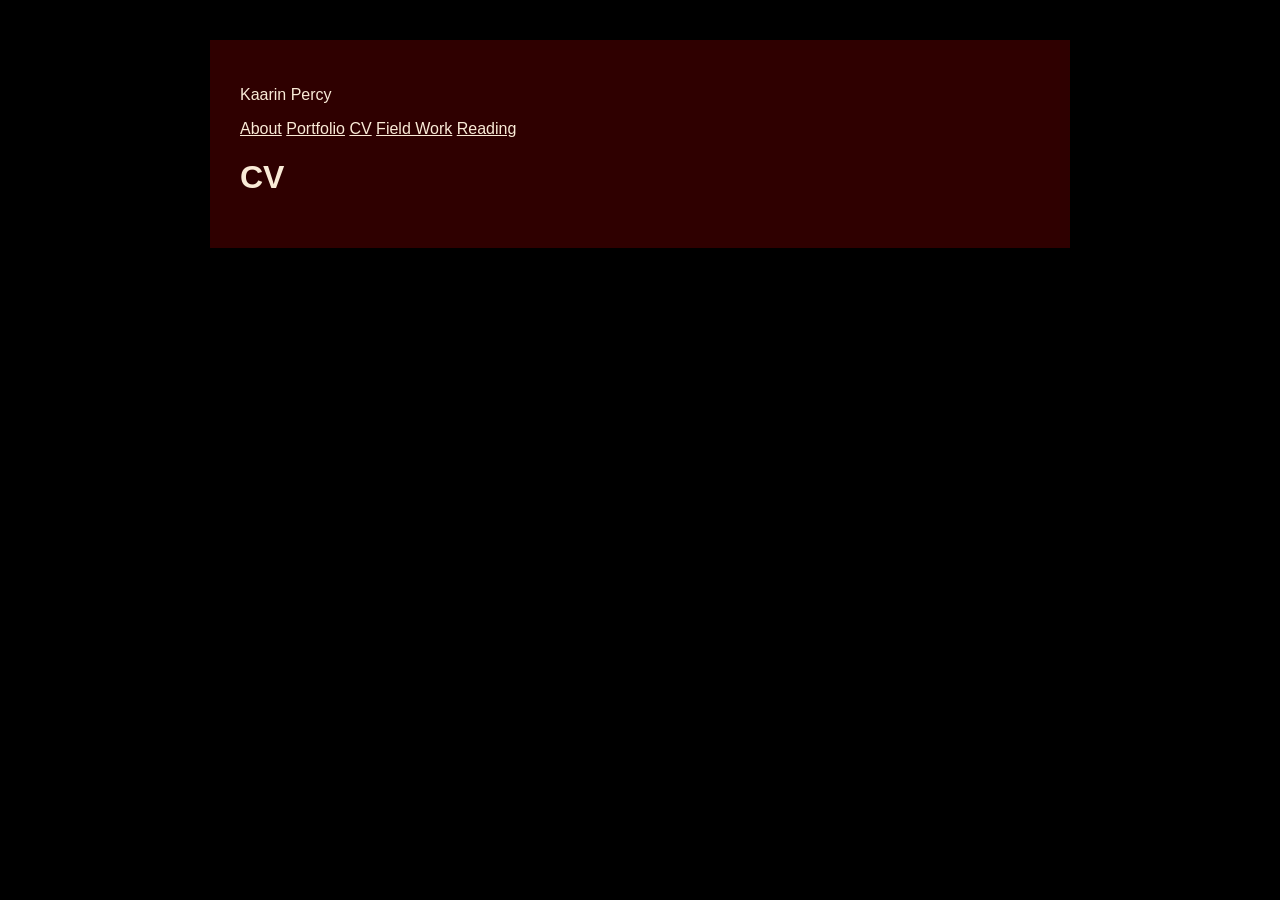
==== cv.html @ 97466532 "adds files for links at top of page." ====
<!DOCTYPE html>
<html lang="en">
<head>
    <meta charset="UTF-8">
    <meta name="viewport" content="width=device-width, initial-scale=1.0">
    <title>CV Kaarin Percy</title>
    <link rel="stylesheet" href="style.css">
</head>
<body>
    <header>
        <p>Kaarin Percy</p>
        <nav>
            <a href="about.html">About</a>
            <a href="portfolio.html">Portfolio</a>
            <a href="cv.html">CV</a>
            <a href="fieldwork.html">Field Work</a>
            <a href="reading.html">Reading</a>
        </nav>
    </header>
    <main>
        <h1>CV</h1>
    </main>

</body>
</html>
---- style.css ----
* {
    color: antiqueWhite;
    font-family: 'OpenDyslexic', sans-serif;
}
html {
    background-color: black;
}
body {
    max-width: 800px;
    margin: 40px auto;
    background-color: rgba(57, 1, 1, 0.834);
    padding: 30px;
}
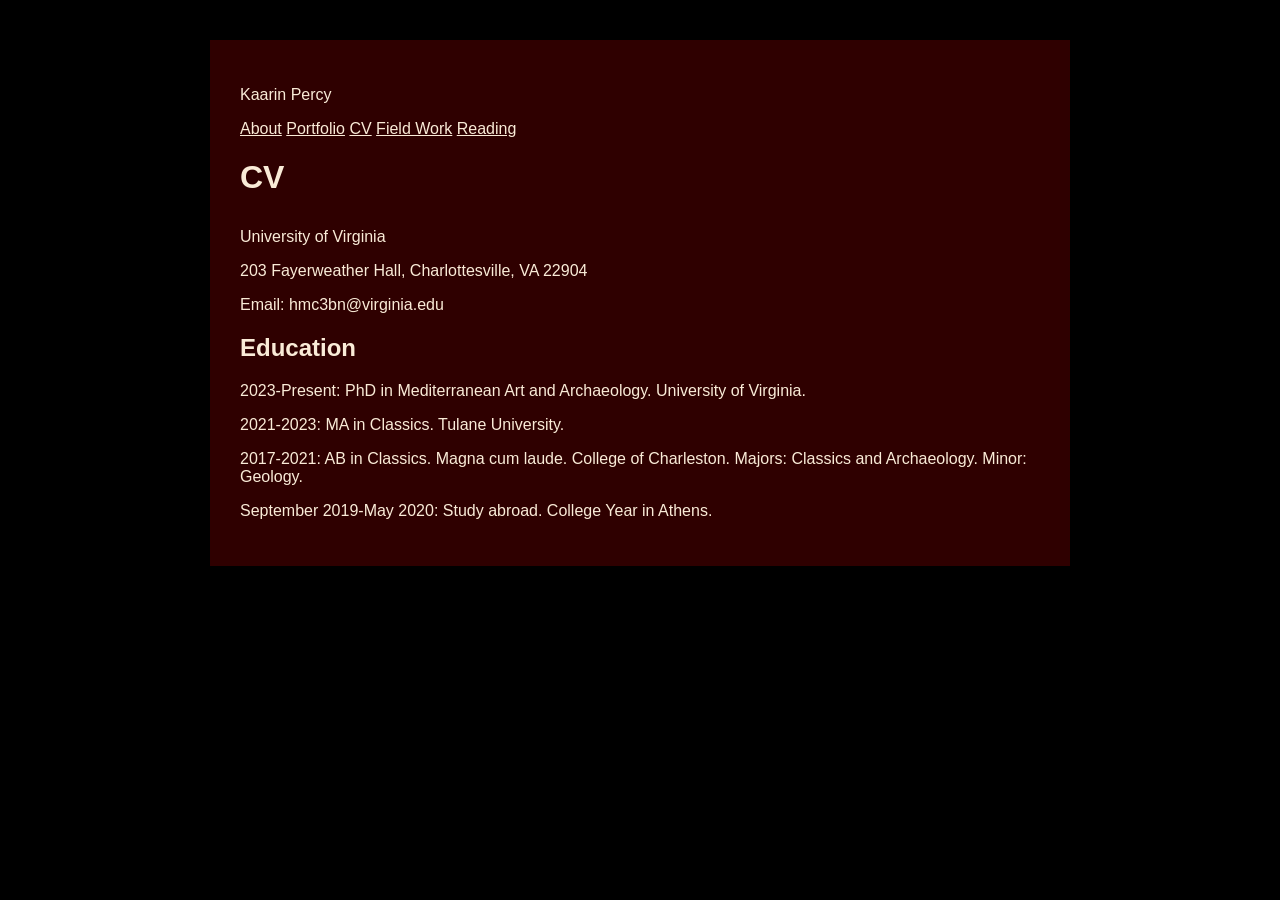
==== commit 29c17cf1: "adds contact information and education background info." ====
--- a/cv.html
+++ b/cv.html
@@ -19,6 +19,20 @@
     </header>
     <main>
         <h1>CV</h1>
+        <p>University of Virginia </p>
+        <p>
+203 Fayerweather Hall,
+Charlottesville, VA 22904
+        </p>
+        <p>Email: hmc3bn@virginia.edu</p>
+        <h2>Education</h2>
+        <p>2023-Present: PhD in Mediterranean Art and Archaeology. University of Virginia.</p>
+        <p>2021-2023: MA in Classics. Tulane University.</p>
+        <p>2017-2021: AB in Classics. Magna cum laude. College of Charleston.
+            Majors: Classics and Archaeology. Minor: Geology.
+        </p>
+        <p>September 2019-May 2020: Study abroad. College Year in Athens.</p>
+
     </main>
 
 </body>
--- a/style.css
+++ b/style.css
@@ -11,3 +11,9 @@
     background-color: rgba(57, 1, 1, 0.834);
     padding: 30px;
 }
+p {
+    margin-bottom: 1em;
+}
+h1 {
+    margin-bottom: 1em;
+}
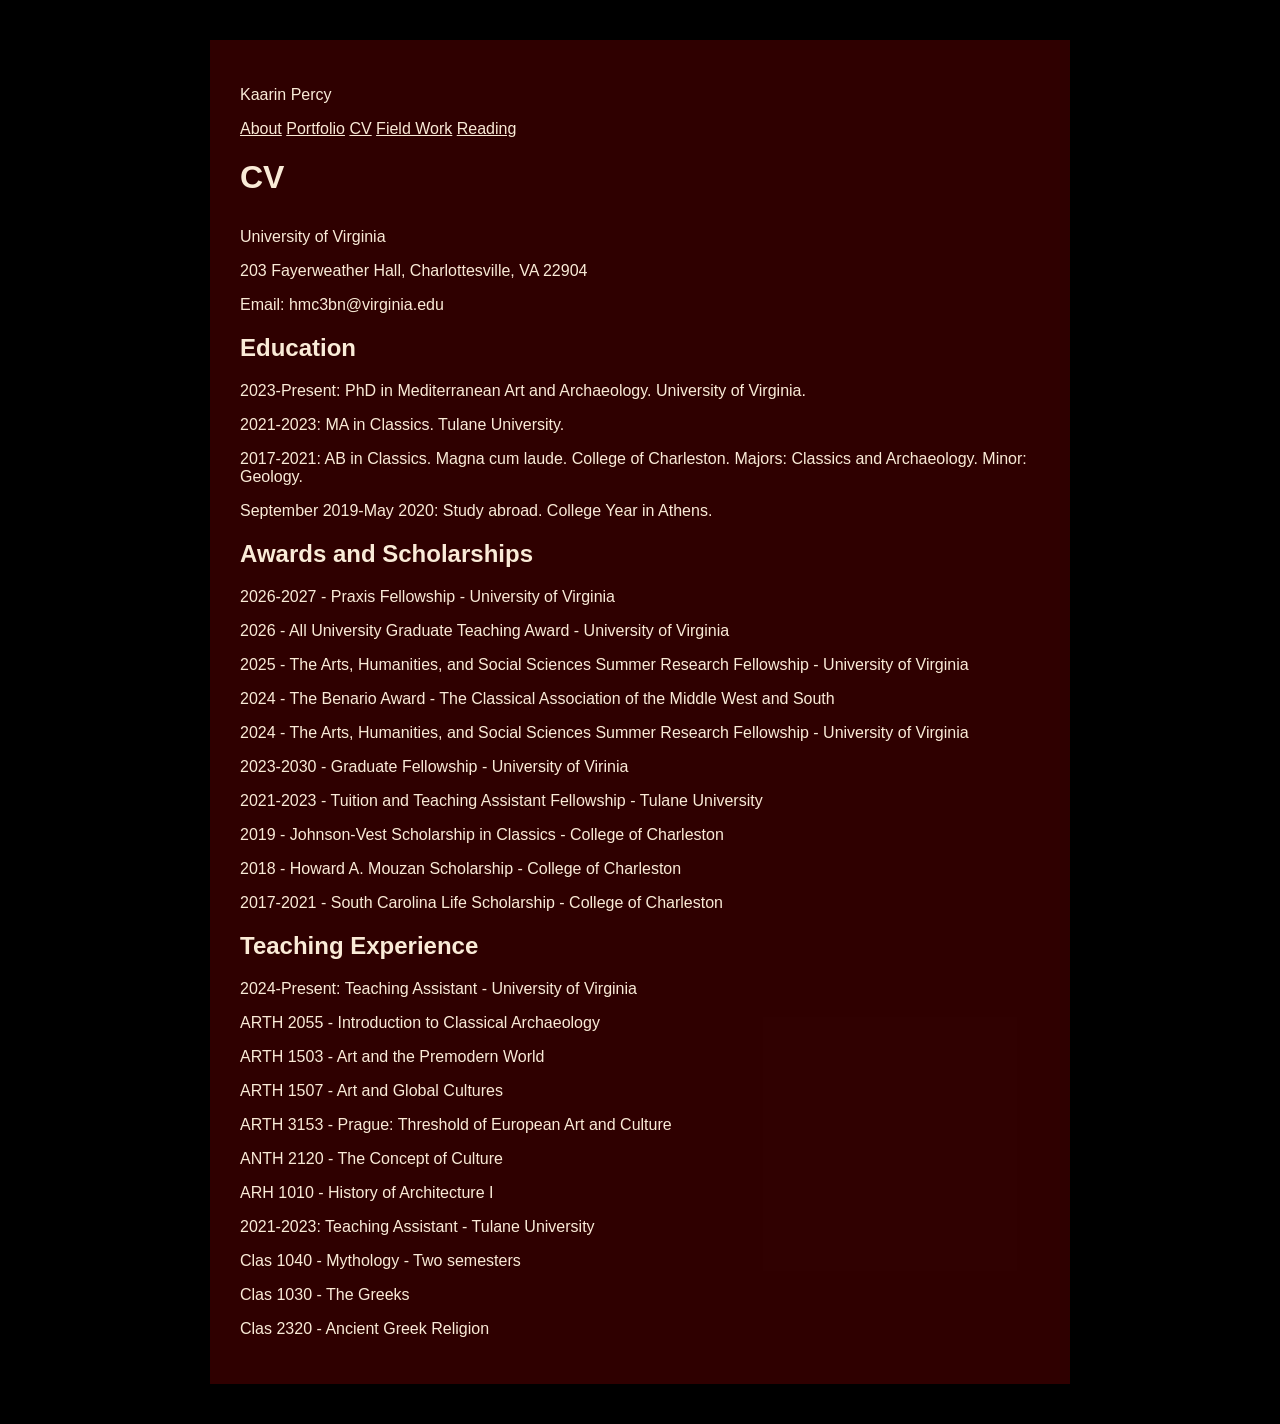
==== commit 931f5ec3: "adds Awards and Teaching experience to CV" ====
--- a/cv.html
+++ b/cv.html
@@ -32,6 +32,29 @@
             Majors: Classics and Archaeology. Minor: Geology.
         </p>
         <p>September 2019-May 2020: Study abroad. College Year in Athens.</p>
+<h2>Awards and Scholarships</h2>
+<p>2026-2027 - Praxis Fellowship - University of Virginia</p>
+<p>2026 - All University Graduate Teaching Award - University of Virginia</p>
+<p>2025 - The Arts, Humanities, and Social Sciences Summer Research Fellowship - University of Virginia</p>
+<p>2024 - The Benario Award - The Classical Association of the Middle West and South</p>
+<p>2024 - The Arts, Humanities, and Social Sciences Summer Research Fellowship - University of Virginia</p>
+<p>2023-2030 - Graduate Fellowship - University of Virinia</p>
+<p>2021-2023 - Tuition and Teaching Assistant Fellowship - Tulane University</p>
+<p>2019 - Johnson-Vest Scholarship in Classics - College of Charleston</p>
+<p>2018 - Howard A. Mouzan Scholarship - College of Charleston</p>
+<p>2017-2021 - South Carolina Life Scholarship - College of Charleston</p>
+<h2>Teaching Experience</h2>
+<p>2024-Present: Teaching Assistant - University of Virginia</p>
+<p>ARTH 2055 - Introduction to Classical Archaeology</p>
+<p>ARTH 1503 - Art and the Premodern World</p>
+<p>ARTH 1507 - Art and Global Cultures</p>
+<p>ARTH 3153 - Prague: Threshold of European Art and Culture</p>
+<p>ANTH 2120 - The Concept of Culture</p>
+<p>ARH 1010 - History of Architecture I</p>
+<p>2021-2023: Teaching Assistant - Tulane University</p>
+<p>Clas 1040 - Mythology - Two semesters</p>
+<p>Clas 1030 - The Greeks</p>
+<p>Clas 2320 - Ancient Greek Religion</p>
 
     </main>
 
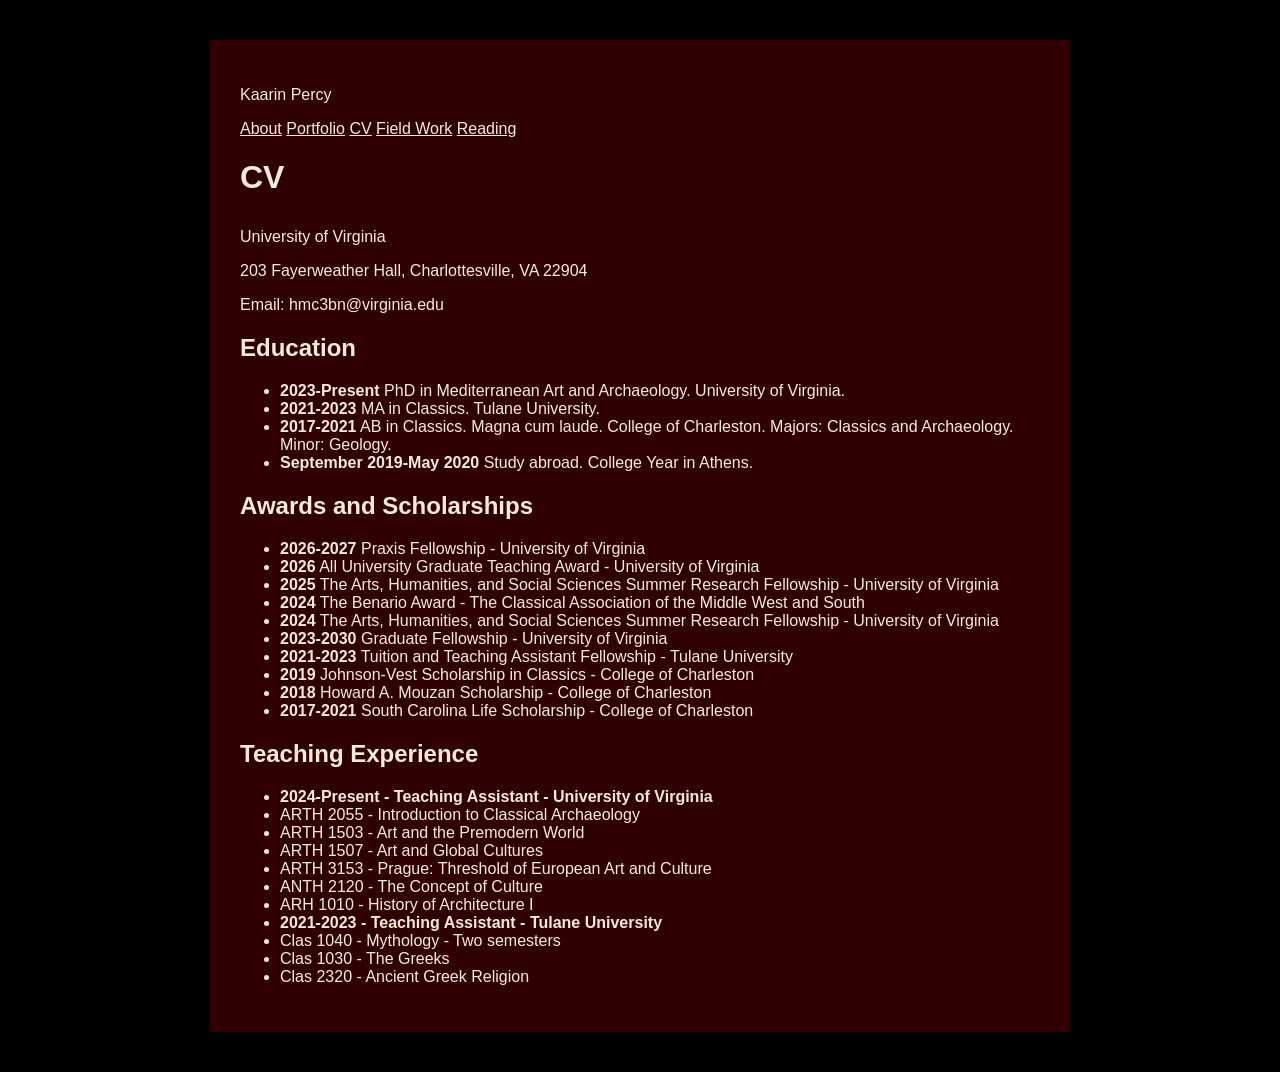
==== commit 417911b5: "rearragnes unordered lists and adds strong notation to dates." ====
--- a/cv.html
+++ b/cv.html
@@ -26,35 +26,44 @@
         </p>
         <p>Email: hmc3bn@virginia.edu</p>
         <h2>Education</h2>
-        <p>2023-Present: PhD in Mediterranean Art and Archaeology. University of Virginia.</p>
-        <p>2021-2023: MA in Classics. Tulane University.</p>
-        <p>2017-2021: AB in Classics. Magna cum laude. College of Charleston.
-            Majors: Classics and Archaeology. Minor: Geology.
-        </p>
-        <p>September 2019-May 2020: Study abroad. College Year in Athens.</p>
+        <ul> 
+            <li><strong>2023-Present</strong> PhD in Mediterranean Art and Archaeology. University of Virginia.</li>
+            <li><strong>2021-2023</strong> MA in Classics. Tulane University.</li>
+            <li><strong>2017-2021</strong> AB in Classics. Magna cum laude. College of Charleston.
+                Majors: Classics and Archaeology. Minor: Geology.
+            </li>
+            <li><strong>September 2019-May 2020</strong> Study abroad. College Year in Athens.</li>
+        </ul>
+       
 <h2>Awards and Scholarships</h2>
-<p>2026-2027 - Praxis Fellowship - University of Virginia</p>
-<p>2026 - All University Graduate Teaching Award - University of Virginia</p>
-<p>2025 - The Arts, Humanities, and Social Sciences Summer Research Fellowship - University of Virginia</p>
-<p>2024 - The Benario Award - The Classical Association of the Middle West and South</p>
-<p>2024 - The Arts, Humanities, and Social Sciences Summer Research Fellowship - University of Virginia</p>
-<p>2023-2030 - Graduate Fellowship - University of Virinia</p>
-<p>2021-2023 - Tuition and Teaching Assistant Fellowship - Tulane University</p>
-<p>2019 - Johnson-Vest Scholarship in Classics - College of Charleston</p>
-<p>2018 - Howard A. Mouzan Scholarship - College of Charleston</p>
-<p>2017-2021 - South Carolina Life Scholarship - College of Charleston</p>
+<ul>
+    <li><strong>2026-2027</strong> Praxis Fellowship - University of Virginia</li>
+    <li><strong>2026</strong> All University Graduate Teaching Award - University of Virginia</li>
+    <li><strong>2025</strong> The Arts, Humanities, and Social Sciences Summer Research Fellowship - University of Virginia</li>
+    <li><strong>2024</strong> The Benario Award - The Classical Association of the Middle West and South</li>
+    <li><strong>2024</strong> The Arts, Humanities, and Social Sciences Summer Research Fellowship - University of Virginia</li>
+    <li><strong>2023-2030</strong> Graduate Fellowship - University of Virginia</li>
+    <li><strong>2021-2023</strong> Tuition and Teaching Assistant Fellowship - Tulane University</li>
+    <li><strong>2019</strong> Johnson-Vest Scholarship in Classics - College of Charleston</li>
+    <li><strong>2018</strong> Howard A. Mouzan Scholarship - College of Charleston</li>
+    <li><strong>2017-2021</strong> South Carolina Life Scholarship - College of Charleston</li>
+</ul>
+
 <h2>Teaching Experience</h2>
-<p>2024-Present: Teaching Assistant - University of Virginia</p>
-<p>ARTH 2055 - Introduction to Classical Archaeology</p>
-<p>ARTH 1503 - Art and the Premodern World</p>
-<p>ARTH 1507 - Art and Global Cultures</p>
-<p>ARTH 3153 - Prague: Threshold of European Art and Culture</p>
-<p>ANTH 2120 - The Concept of Culture</p>
-<p>ARH 1010 - History of Architecture I</p>
-<p>2021-2023: Teaching Assistant - Tulane University</p>
-<p>Clas 1040 - Mythology - Two semesters</p>
-<p>Clas 1030 - The Greeks</p>
-<p>Clas 2320 - Ancient Greek Religion</p>
+<ul>
+    <li><strong>2024-Present - Teaching Assistant - University of Virginia</strong></li>
+    <li>ARTH 2055 - Introduction to Classical Archaeology</li>
+    <li>ARTH 1503 - Art and the Premodern World</li>
+    <li>ARTH 1507 - Art and Global Cultures</li>
+    <li>ARTH 3153 - Prague: Threshold of European Art and Culture</li>
+    <li>ANTH 2120 - The Concept of Culture</li>
+    <li>ARH 1010 - History of Architecture I</li>
+    <li><strong>2021-2023 - Teaching Assistant - Tulane University</strong></li>
+    <li>Clas 1040 - Mythology - Two semesters</li>
+    <li>Clas 1030 - The Greeks</li>
+    <li>Clas 2320 - Ancient Greek Religion</li>
+</ul>
+
 
     </main>
 
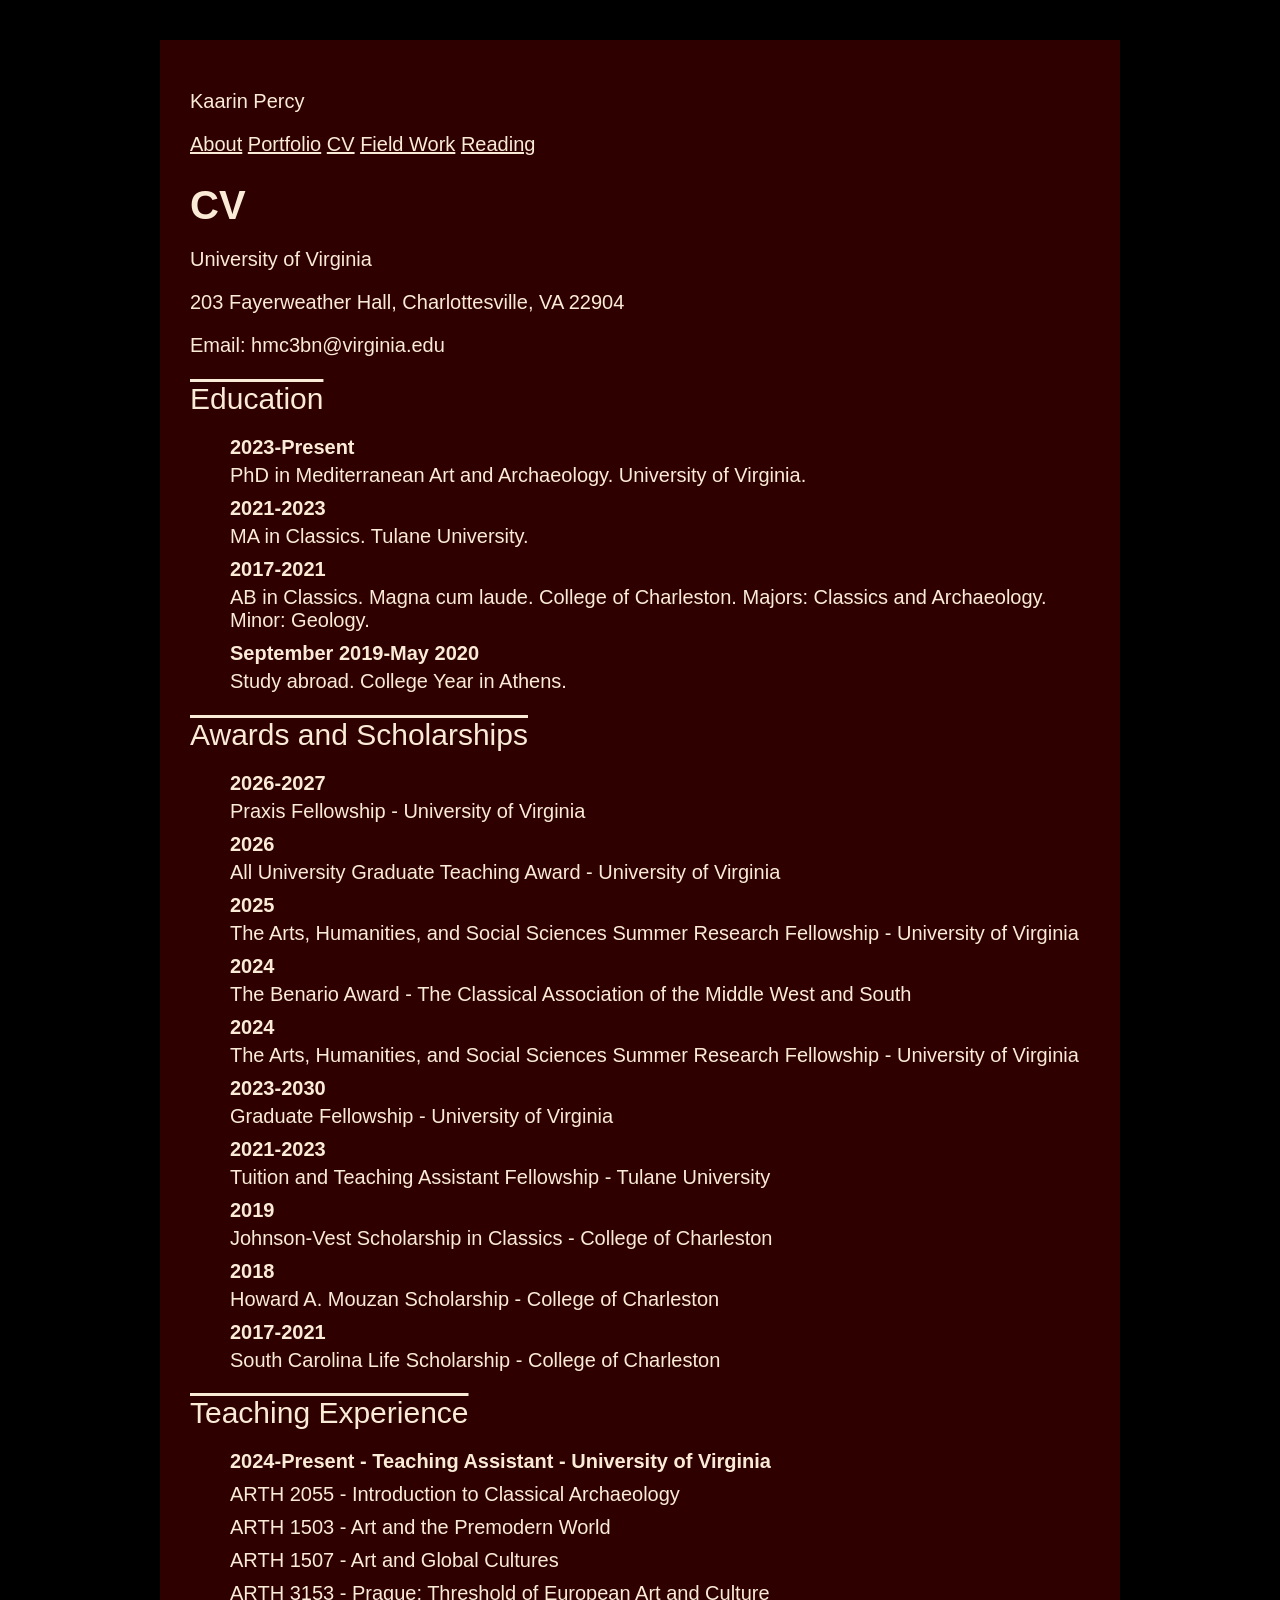
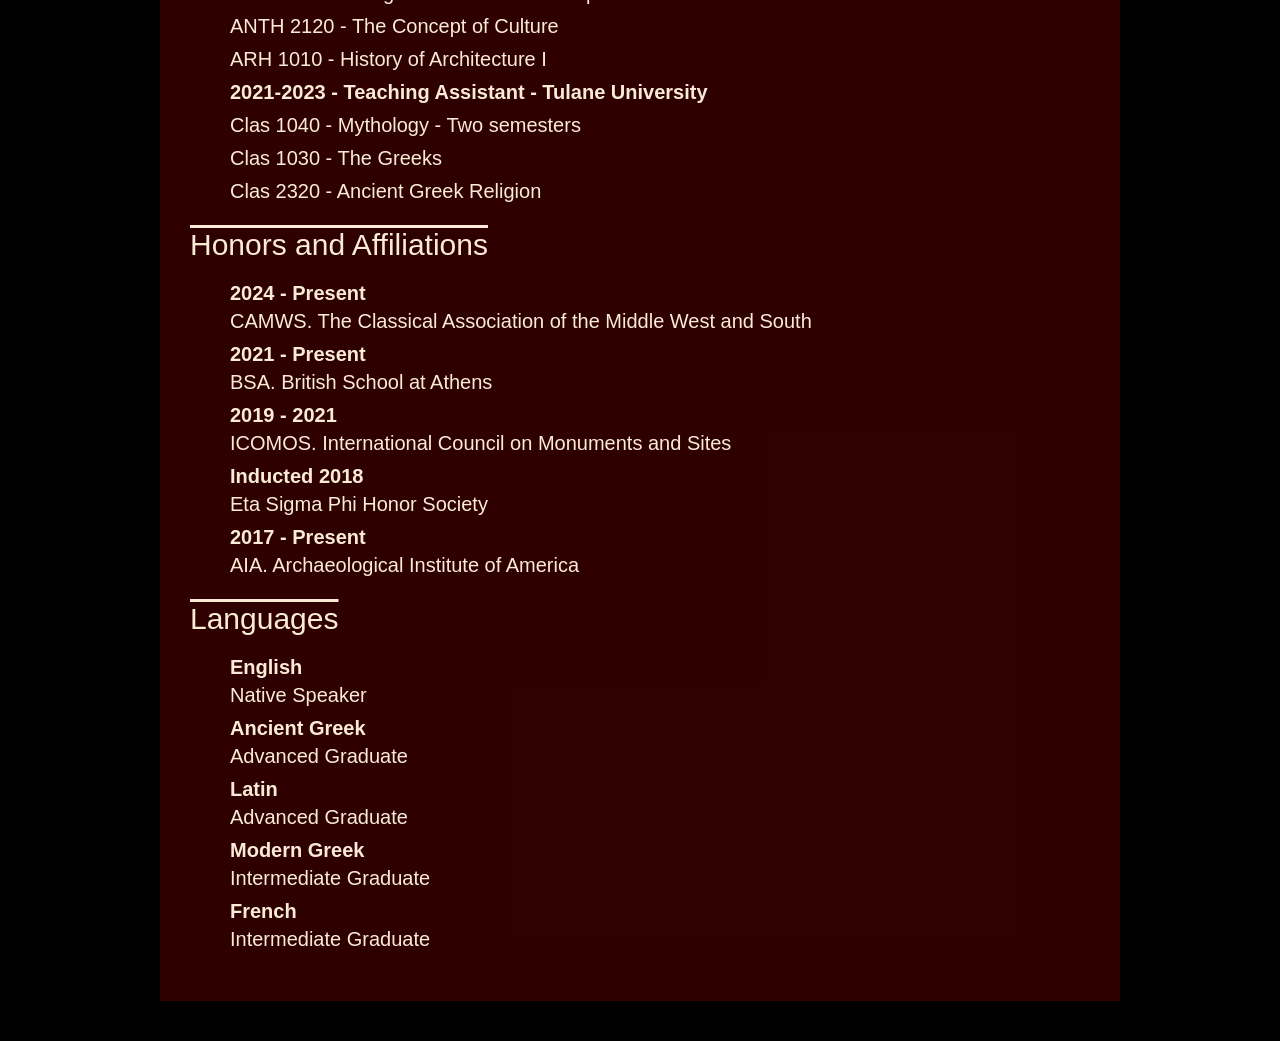
==== commit 7de27aa8: "adds honors and affiliations and languages to cv." ====
--- a/cv.html
+++ b/cv.html
@@ -63,7 +63,22 @@
     <li>Clas 1030 - The Greeks</li>
     <li>Clas 2320 - Ancient Greek Religion</li>
 </ul>
-
+<h2>Honors and Affiliations</h2>
+<ul>
+    <li><strong>2024 - Present</strong> CAMWS. The Classical Association of the Middle West and South</li>
+    <li><strong>2021 - Present</strong> BSA. British School at Athens</li>
+    <li><strong>2019 - 2021</strong> ICOMOS. International Council on Monuments and Sites</li>
+    <li><strong>Inducted 2018</strong>Eta Sigma Phi Honor Society</li>
+    <li><strong>2017 - Present</strong>AIA. Archaeological Institute of America</li>
+</ul>
+<h2>Languages</h2>
+<ul>
+    <li><strong>English</strong>Native Speaker</li>
+    <li><strong>Ancient Greek</strong>Advanced Graduate</li>
+    <li><strong>Latin</strong> Advanced Graduate</li>
+    <li><strong>Modern Greek</strong>Intermediate Graduate</li>
+    <li><strong>French</strong>Intermediate Graduate</li>
+</ul>
 
     </main>
 
--- a/style.css
+++ b/style.css
@@ -6,14 +6,30 @@
     background-color: black;
 }
 body {
-    max-width: 800px;
+    max-width: 900px;
     margin: 40px auto;
     background-color: rgba(57, 1, 1, 0.834);
     padding: 30px;
+    font-size: 20px;
 }
 p {
     margin-bottom: 1em;
 }
 h1 {
-    margin-bottom: 1em;
+    margin-bottom: 0.5em;
 }
+h2 {
+    text-decoration: overline;
+    margin-bottom: 0;
+    font-weight: normal;
+}
+ul {
+    list-style-type: none;
+}
+li {
+    margin-bottom: 10px;
+}
+li strong {
+    display: block;
+    margin-bottom: 5px;
+}
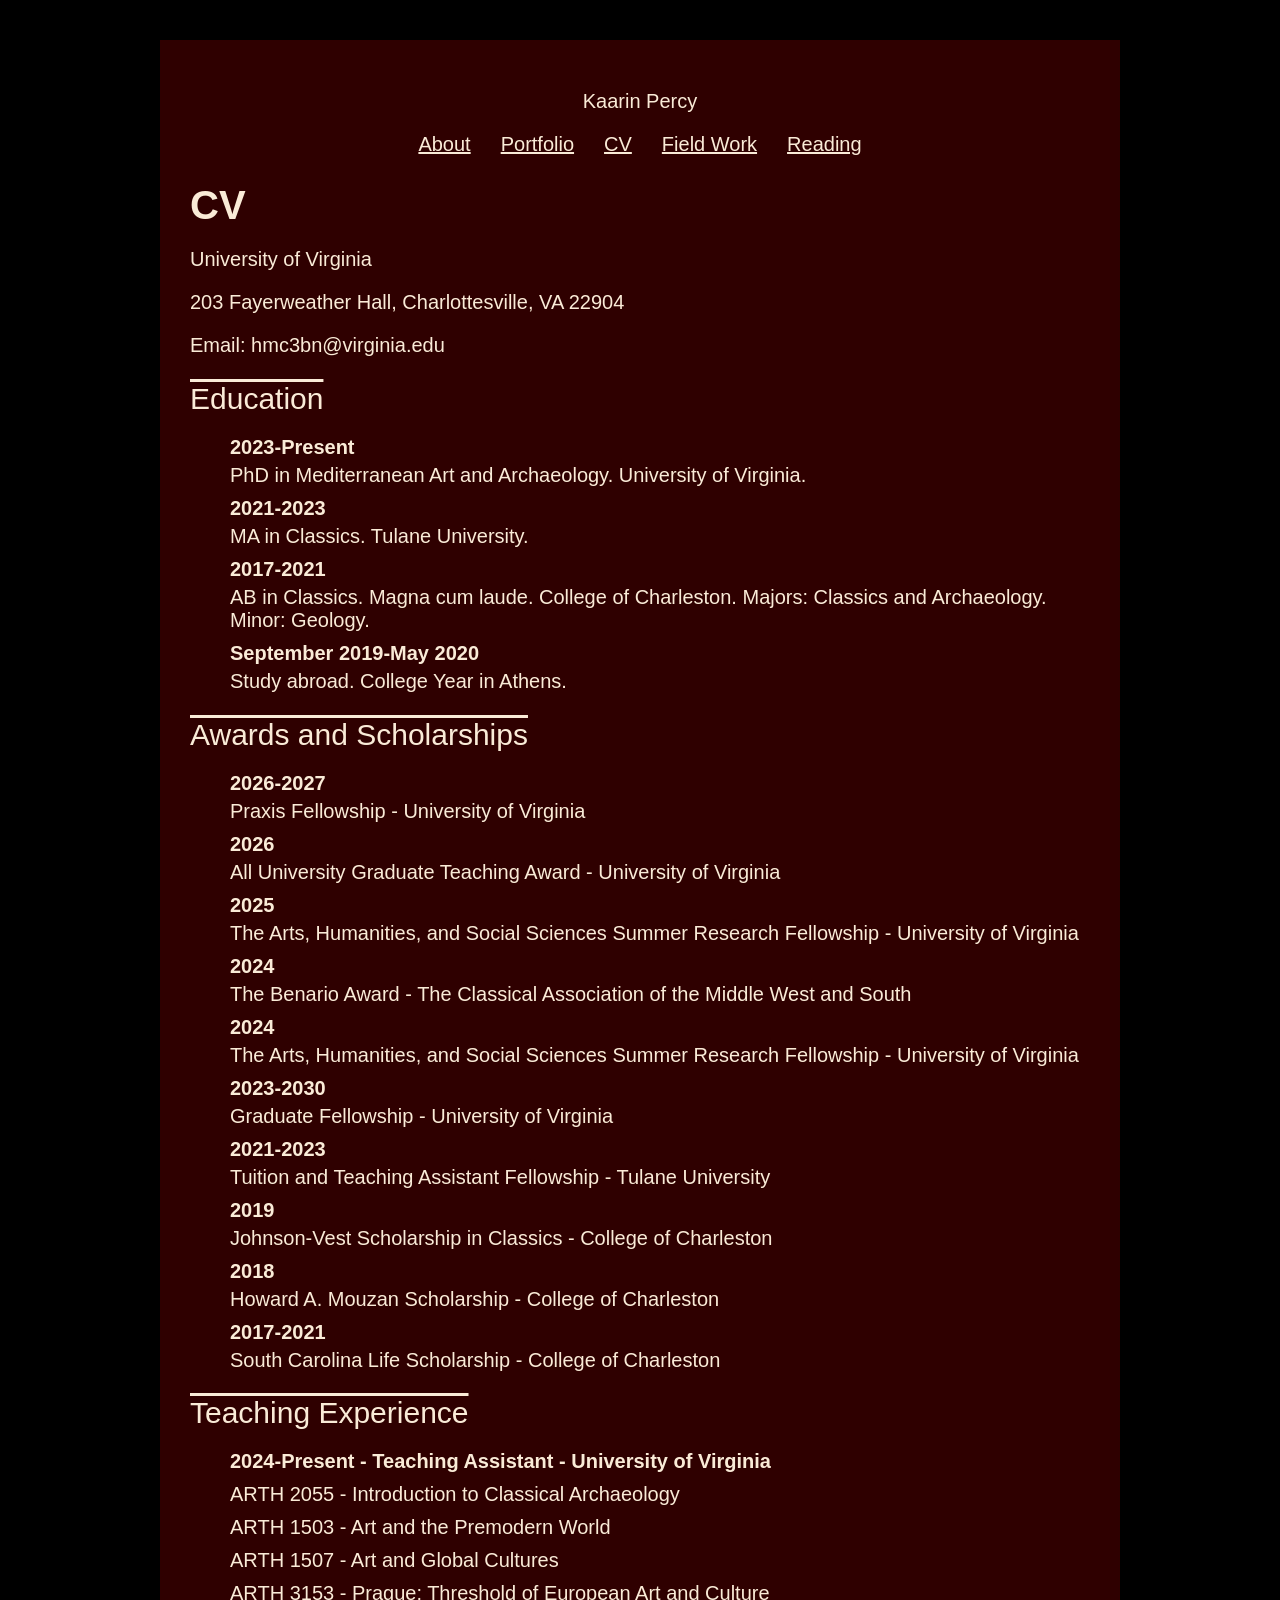
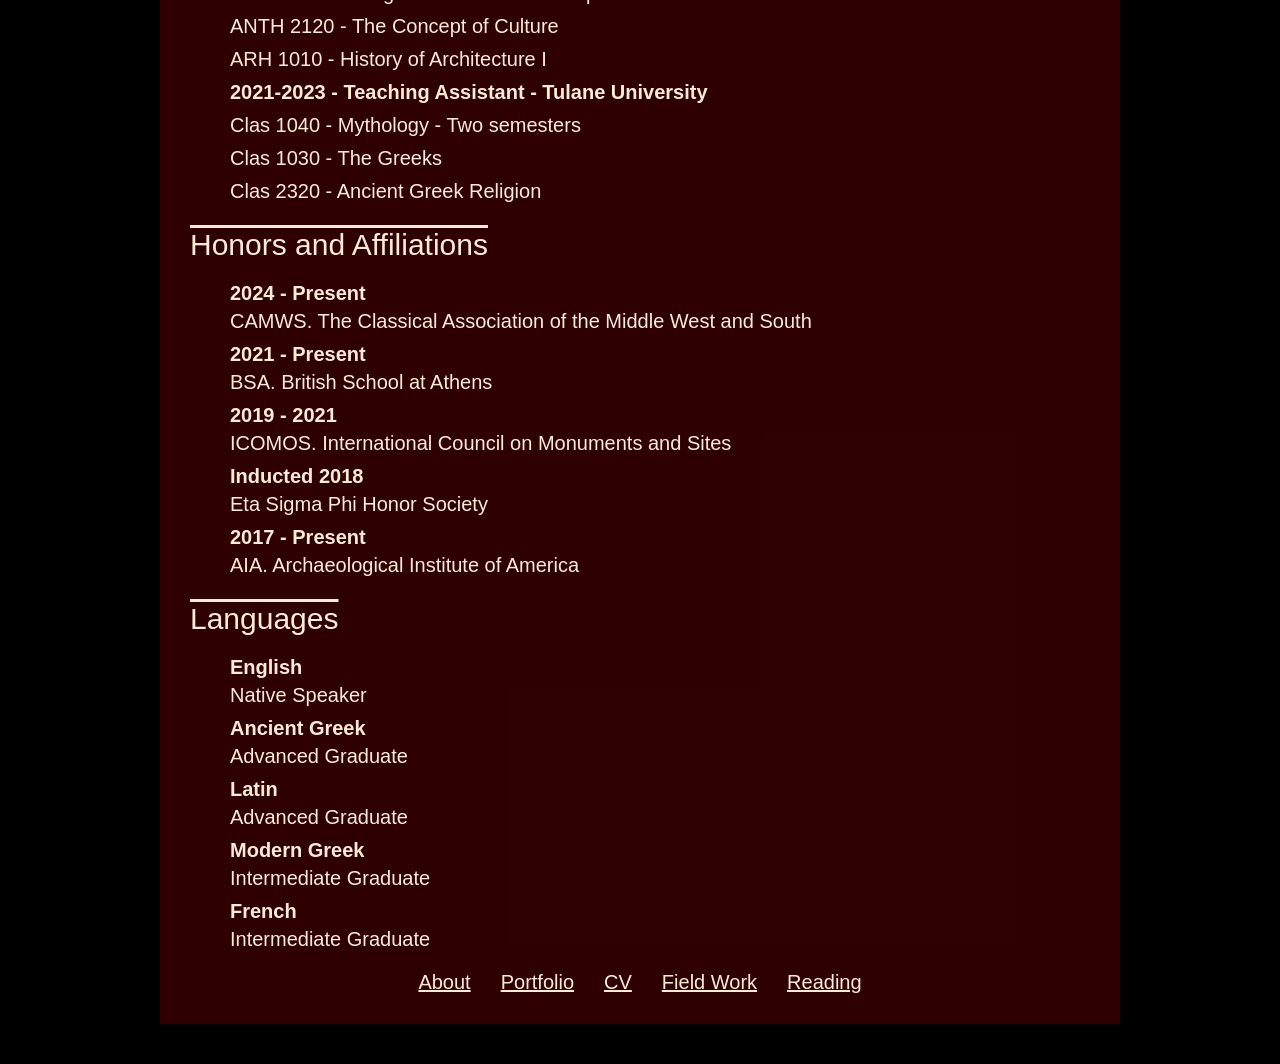
==== commit 6ff2acc8: "adds footer to cv and reading list with nav." ====
--- a/cv.html
+++ b/cv.html
@@ -8,9 +8,9 @@
 </head>
 <body>
     <header>
-        <p>Kaarin Percy</p>
+        <p id="sitetitle">Kaarin Percy</p>
         <nav>
-            <a href="about.html">About</a>
+            <a href="index.html">About</a>
             <a href="portfolio.html">Portfolio</a>
             <a href="cv.html">CV</a>
             <a href="fieldwork.html">Field Work</a>
@@ -81,6 +81,14 @@
 </ul>
 
     </main>
-
+<footer>
+    <nav>
+            <a href="index.html">About</a>
+            <a href="portfolio.html">Portfolio</a>
+            <a href="cv.html">CV</a>
+            <a href="fieldwork.html">Field Work</a>
+            <a href="reading.html">Reading</a>
+        </nav>
+</footer>
 </body>
 </html>
--- a/style.css
+++ b/style.css
@@ -4,6 +4,15 @@
 }
 html {
     background-color: black;
+}
+header {
+    text-align: center;
+    margin-bottom: 20px;
+}
+nav {
+    gap: 30px;
+    display: flex;
+    justify-content: center;
 }
 body {
     max-width: 900px;
@@ -33,3 +42,81 @@
     display: block;
     margin-bottom: 5px;
 }
+
+img {
+    max-width: 100%;
+    width: auto;
+    height: auto;
+    display: block;
+}
+img[class="aboutpageimage"] {
+    float: right;
+    margin-left: 20px;
+    width: 40%;
+    height: auto;
+}
+ul[class="fieldworklist"] {
+    list-style-type: none;
+    margin-left: 20px;
+    text-indent: -40px;
+}
+li[class="lechaion"] {
+    margin-bottom: 20px;
+    display: block;
+    width: 100%;
+}
+li[class="knossos"] {
+    margin-bottom: 20px;
+    display: block;
+    width: 100%;
+}
+li[class="comingst"] {
+    margin-bottom: 20px;
+    display: block;
+    width: 100%;
+}
+li[class="stobi"] {
+    margin-bottom: 20px;
+    display: block;
+    width: 100%;
+}
+img[class="fieldworkimageone"] {
+    float: center;
+    margin-left: 20px;
+    width: 40%;
+    height: auto;
+    margin-top: 10px;
+}
+img[class="fieldworkimagetwo"] {
+    float: center;
+    margin-left: 20px;
+    width: 40%;
+    height: auto;
+    margin-top: 10px;
+}
+img[class="fieldworkimagethree"] {
+    float: center;
+    margin-left: 20px;
+    width: 40%;
+    height: auto;
+    margin-top: 10px;
+}
+img[class="fieldworkimagefour"] {
+    float: center;
+    margin-left: 20px;
+    width: 40%;
+    height: auto;
+    margin-top: 10px;
+}
+img[class="fieldworkimagefive"] {
+    float: center;
+    margin-left: 20px;
+    width: 40%;
+    height: auto;
+    margin-top: 10px;
+}
+ul[class="readinglist"] {
+    list-style-type: none;
+    margin-left: 20px;
+    text-indent: -40px;
+}
